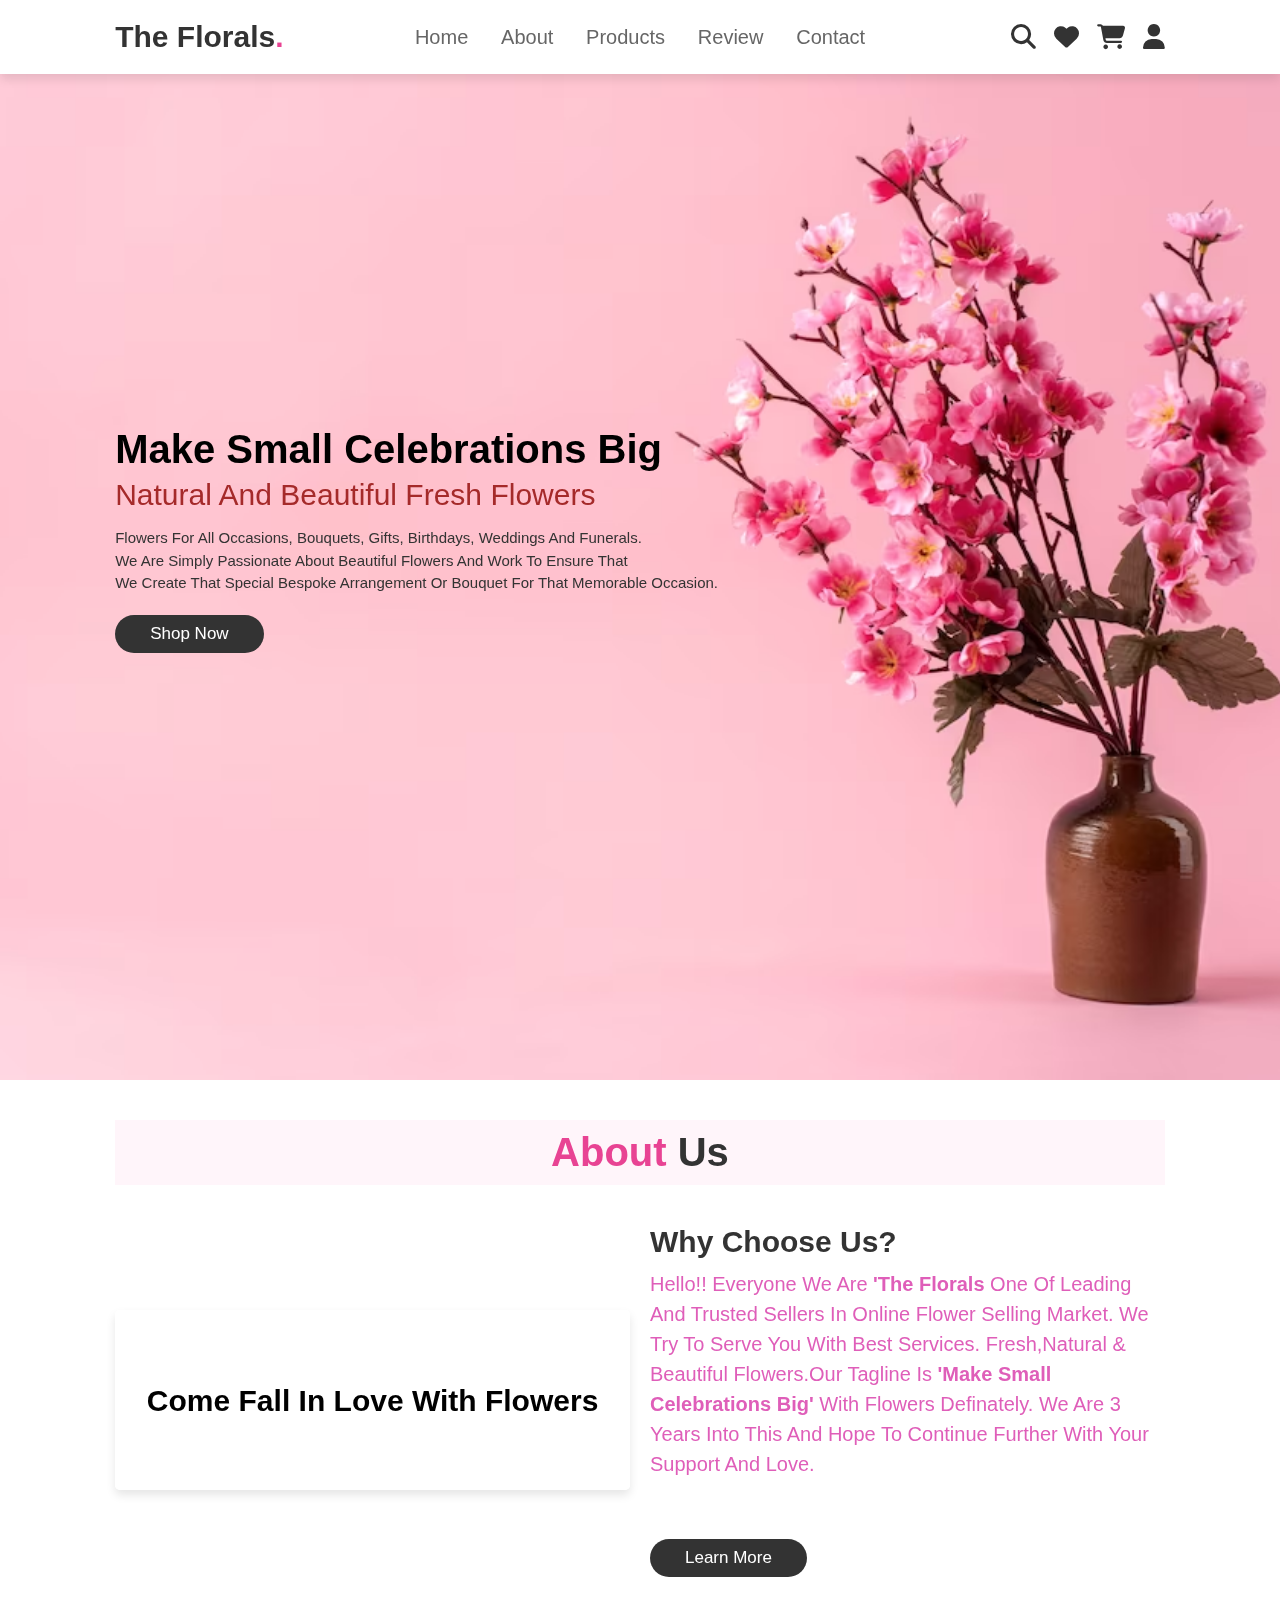
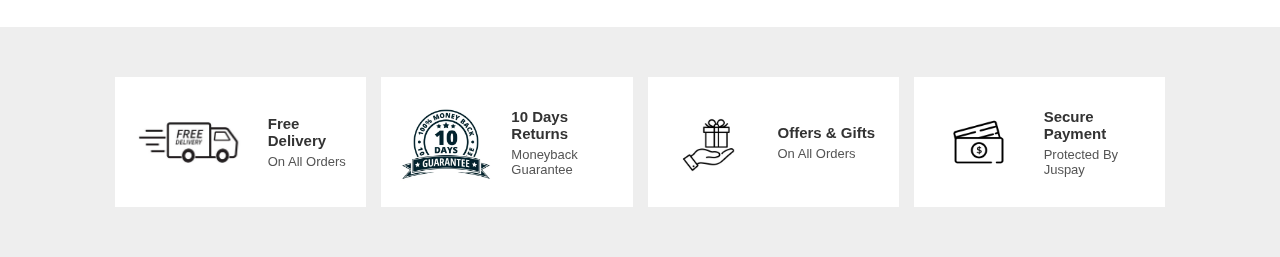
==== index.html @ f38c6cdc "Add files via upload" ====
<!DOCTYPE html>
<html lang="en">
<head>
    <meta charset="UTF-8">
    <meta name="viewport" content="width=device-width, initial-scale=1.0">
    <title>The Florals</title>
    <link rel="stylesheet" href="https://cdnjs.cloudflare.com/ajax/libs/font-awesome/6.4.2/css/all.min.css">
    <link rel="stylesheet" href="style.css">
</head>
<body>

<!--header section starts-->
<header>

    <input type="checkbox" name="" id="toggler">
    <label for="toggler" class="fas fa-bars"></label>

   
    <div class="logo">The Florals<span>.</span></div>

    <nav class="navbar">
     <a href="#home">home</a>
     <a href="#about">about</a>
     <a href="#products">products</a>
     <a href="#review">review</a>
     <a href="#contact">contact</a>
</nav>

<div class="icons">
    <a href="#" class="fas fa-search" id="search-btn"></a>
    <a href="#" class="fas fa-heart"></a>
    <a href="#" class="fas fa-shopping-cart"></a>
    <a href="login.html" class="fas fa-user"></a>
</div>



<div class="search-form">
    <input type="search" id="search-box" placeholder="Search Here">
    <label for="search-box" class="fas fa-search"></label>
</div>



</header>
<!--header section ends-->

<!--home section starts-->

<section class="home" id="home">
    <div class="content">
        <h3>Make Small Celebrations Big </h3>
        <span>natural and beautiful fresh flowers<br></span>
        <p>Flowers for all occasions, bouquets, gifts, birthdays, weddings and funerals.<br>We are simply passionate about beautiful flowers and work to ensure that<br>we create that special bespoke arrangement or bouquet for that memorable occasion.</p>
        <a href="#" class="btn">shop now</a>
    </div>
</section>
<!--home section ends-->

<!-- about section starts -->
<section class="about" id="about">
    <h1 class="heading"><span> about </span> us </h1>
    <div class="row">
        <div class="video-container">
            <video src="vid.mp4" loop autoplay muted></video>
            <h3>Come fall in love with flowers</h3>
        </div>
        <div class="content">
            <h3>why choose us?</h3>
            <p>Hello!! Everyone we are <b>'The Florals</b> one of leading and trusted sellers in online flower selling market.
            We try to serve you with best services. Fresh,Natural & Beautiful Flowers.Our tagline is <b>'Make Small Celebrations Big'</b> with flowers definately. We are 3 years into this and hope to continue further with your support and love.</p>
            <a href="#" class="btn">learn more</a>
        </div>
    </div>
</section>
<!-- about section ends -->

<!--icons section starts-->
<section class="icons-container">
    <div class="icons">
    <img src="icon1.jpg" alt="">
       <div class="info">
        <h3>free delivery</h3>
        <span>on all orders</span>
        </div>
    </div>

    <div class="icons">
    <img src="icon2.jpg" alt="">
        <div class="info">
         <h3>10 days returns</h3>
        <span>moneyback guarantee</span>
        </div>
    </div>


     <div class="icons">
     <img src="icon3.webp" alt="">
        <div class="info">
         <h3>offers & gifts</h3>
        <span>on all orders</span>
       </div>
     </div>
  
    <div class="icons">
    <img src="icon4.png" alt="">
        <div class="info">
          <h3>secure payment</h3>
          <span>protected by juspay</span>
        </div>
    </div>

</section>
<!--icons section ends-->






</body>
</html>
---- style.css ----
:root{
    --pink:#e84393;
}

*{
    margin:0; padding:0;
    box-sizing: border-box;
    font-family: Verdana, Geneva, Tahoma, sans-serif;
    text-decoration: none;
    text-transform: capitalize;
    transition: .2s linear;
}

html{
    font-size: 62.5%;
    scroll-behavior:smooth ;
    scroll-padding-top: 6rem;
    overflow-x: hidden;
}

section{
    padding: 2rem 9%;
}

.heading{
    text-align: center;
    font-size: 4rem;
    color: #333;
    padding: 1rem;
    margin: 2rem 0;
    background: rgba(255,51,153,.05);
}

.heading span{
    color: var(--pink);
}


.btn{
    display: inline-block;
    margin-top: 1rem;
    border-radius: 5rem;
    background: #333;
    color: #fff;
    padding: .9rem 3.5rem;
    cursor: pointer;
    font-size: 1.7rem;
}

.btn:hover{
    background: green;
}

header{
    position: fixed;
    top:0; left:0; right:0;
    background: #fff;
    padding:2rem 9%;
    display: flex;
    align-items: center;
    justify-content: space-between;
    z-index: 1000;
    box-shadow: 0 .5rem 1rem rgba(0,0,0,.1);
}

header .logo{
    
    font-size: 3rem;
    color: #333;
    font-weight: bolder;
}

header .logo span{
    color: var(--pink);
}

header .navbar a{
    font-size: 2rem;
    padding: 0 1.5rem;
    color: #666;
}

header .navbar a:hover{
    color: var(--pink);
    
}

header .icons a{
    cursor:pointer;
    font-size: 2.5rem;
    color: #333;
    margin-left: 1.5rem;
}

header .icons a:hover{
    color: var(--pink);
}

header #toggler{
    display: none;
}

header .fa-bars{
    
    font-size: 3rem;
    color: #333;
    border-radius: .5rem;
    padding: 0.5rem 1.5rem;
    cursor:pointer;
   border: solid rgba(0,0,0,.3);
    display: none;
}

header .search-form{
    position: absolute;
    top: 115%; right: 7%;
    background: #fff;
    width: 50rem;
    height: 5rem;
    display: flex;
    align-items: center;
    transform: scaleY(0);
    transform-origin: top;
}

header .search-form.active{
    transform: scaleY(1);
}

header .search-form input{
    border: none;
    outline: none;
    height: 100%;
    width: 100%;
    font-size: 1.6rem;
    color: var(--black);
    padding: 1rem;
    text-transform: none;
}

header .search-form label{
    cursor: pointer;
    font-size: 2.2rem;
    margin-right: 1.5rem;
    color: var(--black);
}

header .search-form label:hover{
color:green;
}


.home{
    display: flex;
    align-items: center;
    min-height: 120vh;
    background:url(bg4.avif)no-repeat;
    background-size: cover;
    background-position: center;
}



.home.content{
    max-width: 50rem;
    color: #333;
}

.home .content h3{
    font-size: 4.0rem;

}

.home .content span{
    font-size: 3.0rem;
    color: brown;
    padding: 1rem 0;
    line-height: 1.5;
}

.home .content p{
    font-size: 1.5rem;
    color:#333;
    padding: 1rem 0;
    line-height: 1.5;  
}

.about .row{
    display: flex;
    align-items: center;
    gap: 2rem;
    flex-wrap: wrap;
    padding: 2rem 0;
    padding-bottom: 3rem;
}

.about .row .video-container{
    flex:1 1 40rem;
    position: relative;
}

.about .row  .video-container video{
    width:100%;
    border: 1.5rem solid #fff;
    border-radius: .5rem;
    box-shadow: 0 .5rem 1rem rgba(0,0,0,.1);
    object-fit: cover;
}

.about .row .video-container h3{
    position: absolute;
    top: 50%; transform: translateY(-50%);
    font-size: 3rem;
    background: #fff;
    width:100%;
    padding: 1rem 2rem;
    text-align: center;
    mix-blend-mode: screen;
}

 
.about .row .content {
   flex: 1 1 40rem;
   
}


.about .row .content h3 {
    font-size: 3rem;
    color: #333;
 }


.about .row .content p{
   font-size: 2.0rem;
   color: #df5eb9;
   padding: 5rem 0;
   padding-top: 1rem;
   line-height: 1.5;
}

.icons-container{
    background: #eee;
    display: flex;
    flex-wrap: wrap;
    gap: 1.5rem;
    padding-top: 5rem;
    padding-bottom: 5rem;
}

.icons-container .icons{
    background: #fff;
    border: 1rem  rgba(0,0,0.1);
    padding: 2rem;
    display: flex;
    align-items: center;
    flex: 1 1 25rem;
}

.icons-container .icons img{
    height:9rem;
    margin-right: 2rem;
}

.icons-container .icons h3{
    color: #333;
    padding-bottom: .5rem;
    font-size: 1.5rem;
}


.icons-container .icons span{
    color: #555;
    font-size: 1.3rem;
}






/*login page*/

.body{
    display: flex;
    justify-content: center;
    align-items: center;
    min-height: 100vh;
    background: url(bg6.jpg) no-repeat;
    background-size: cover;
    background-position: center;
}
.wrapper{
width: 420px;
background: transparent;
border: 2px solid rgba(255, 255, 255, .2);
backdrop-filter: blur(20px);
box-shadow: 0 0 10px rgba(0, 0, 0, .2);
color:brown;
border-radius: 10px;
padding: 30px 40px;
}
.wrapper h1 {
font-size: 36px;
text-align: center;
}
.wrapper .input-box {
position: relative;
width: 100%;
height: 50px;
margin: 30px 0;
}
.input-box input {
width: 100%;
height: 100%;
background: transparent;
border: none;
outline: none;
border: 2px solid rgba(255, 255, 255, .2);
border-radius: 40px;
font-size: 16px;
color: brown;
padding: 20px 45px 20px 20px;
}
.input-box input::placeholder {
color:brown;
}
.input-box i {
position: absolute;
right: 20px;
top: 50%;
transform: translateY(-50%);
font-size: 20px;
}
.wrapper .remember-forgot {
display: flex;
justify-content: space-between;
font-size: 14.5px;
margin: -15px 0 15px;
}
.remember-forgot label input {
accent-color: brown;
margin-right: 3px;
}
.remember-forgot a {
color: brown;
text-decoration: none;
}
.remember-forgot a:hover {
text-decoration: underline;
}
.wrapper .btn {
width: 100%;
height: 45px;
background: green;
border: none;
outline: none;
border-radius: 40px;
box-shadow: 0 0 10px rgba(0, 0, 0, .1);
cursor: pointer;
font-size: 16px;
color: whitesmoke;
font-weight:600;
}
.wrapper .register-link {
font-size: 14.5px;
text-align: center;
margin: 20px 0 15px;
}
.register-link p a{
color:brown;
text-decoration: none;
}
.register-link p a:hover {
text-decoration: underline;
}

/*login page ends*/



























/* Media Queries*/
 @media(max-width:991px){
    html{
        font-size: 55%;
    }
    header{
        padding: 2rem;
    } 

    section{
        padding: 2rem;
    }

    .home{
        background-position: left;
    }

}

@media(max-width:772px){
    header .fa-bars{
        
        display: block;
    }
    header .navbar{
        position: absolute;
        top: 100%; left: 0; right: 0;
        background: #eee;
        border-top: .1rem solid rgba(0,0,0,.1);
        clip-path: polygon(0 0, 100% 0, 100% 0, 0 0);
    } 

   header #toggler:checked ~ .navbar{
    clip-path: polygon(0 0, 100% 0, 100% 100%, 0 100%);
   }

    header .navbar a{
        margin:1.5rem;
       padding: 1.5rem;
        background: #fff;
        border: 1rem solid rgba(0,0,0,.1);
        display: block;
    }

    .home .content h3{
        font-size: 5rem;

    }


    .home .content span{
        font-size: 2.5rem;
        
    }

    .icons-container .icons h3{
        font-size: 2rem;
    }
    
    
    .icons-container .icons span{
        font-size: 1.7rem;
    }
    


}

@media(max-width:450px){
    html{
        font-size: 50%;
    }
    
    .heading{
        font-size: 3rem;
    }

}
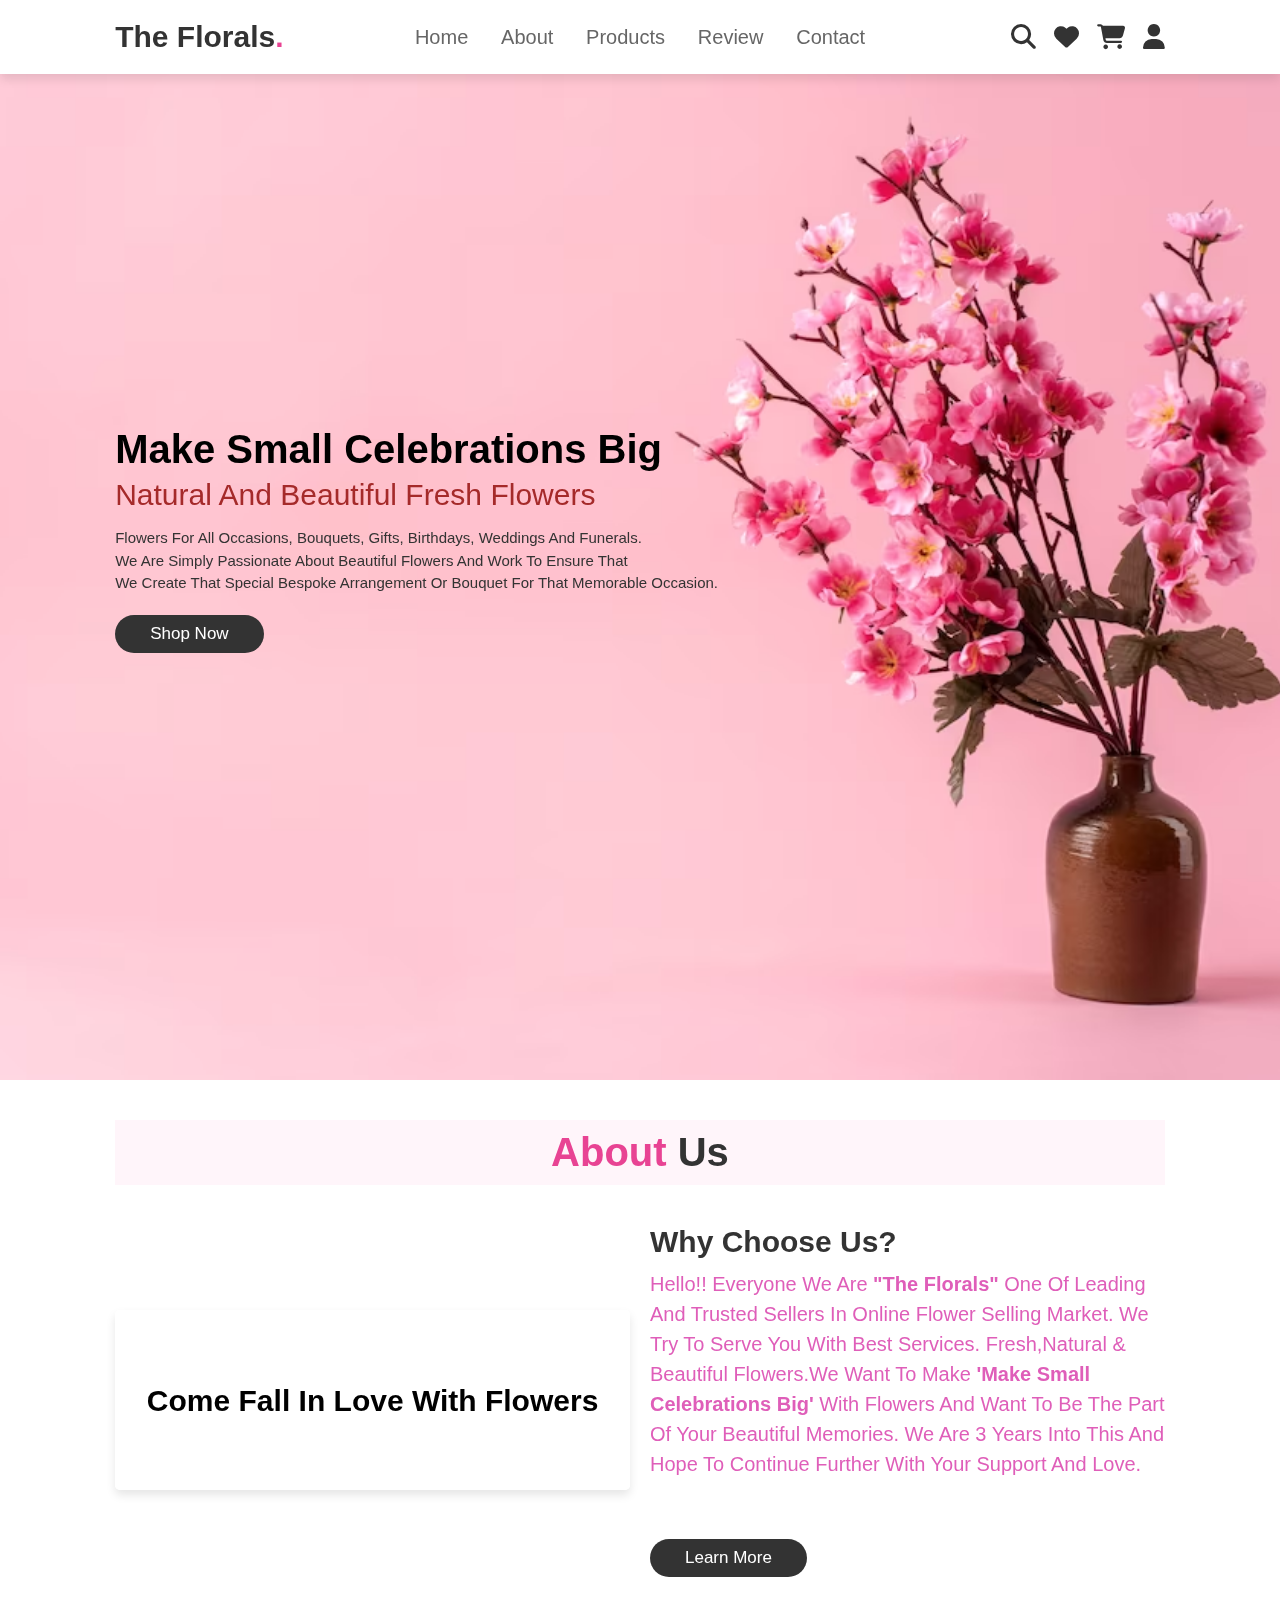
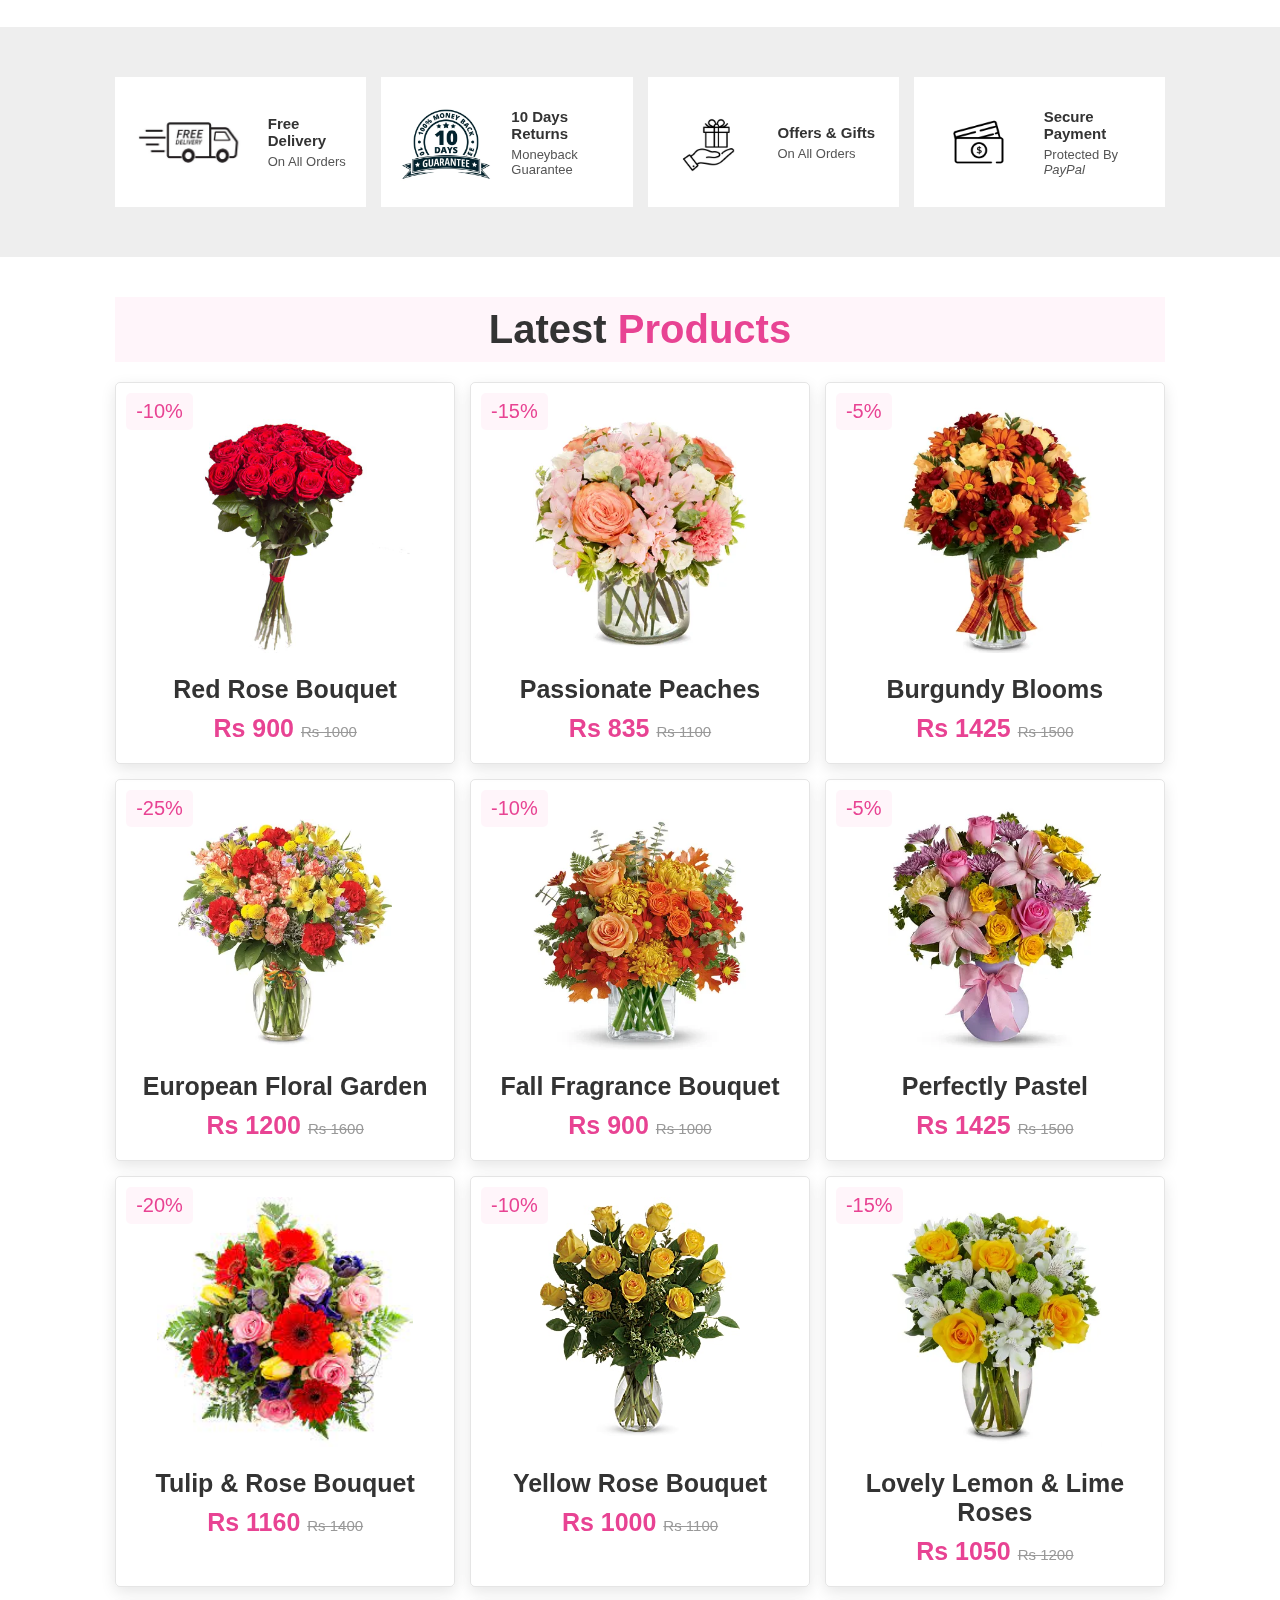
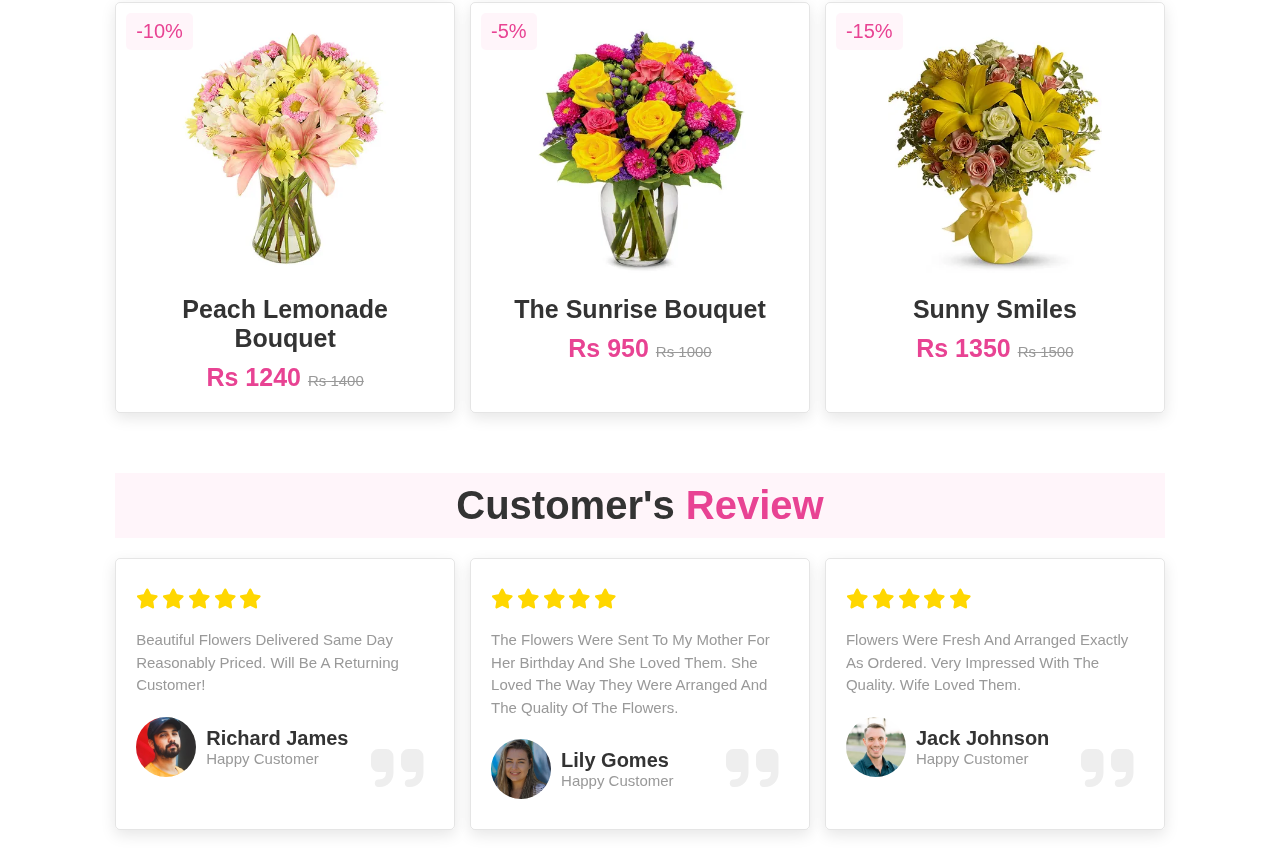
==== commit ad3b23bd: "Update index.html" ====
--- a/index.html
+++ b/index.html
@@ -9,12 +9,12 @@
 </head>
 <body>
 
-<!--header section starts-->
+<!--Header Section Starts-->
 <header>
-
+ 
     <input type="checkbox" name="" id="toggler">
     <label for="toggler" class="fas fa-bars"></label>
-
+  
    
     <div class="logo">The Florals<span>.</span></div>
 
@@ -29,35 +29,80 @@
 <div class="icons">
     <a href="#" class="fas fa-search" id="search-btn"></a>
     <a href="#" class="fas fa-heart"></a>
-    <a href="#" class="fas fa-shopping-cart"></a>
+    <a href="#" class="fas fa-shopping-cart" id="cart-btn"></a>
     <a href="login.html" class="fas fa-user"></a>
 </div>
-
-
 
 <div class="search-form">
     <input type="search" id="search-box" placeholder="Search Here">
     <label for="search-box" class="fas fa-search"></label>
 </div>
 
-
+<div class="cart-items-container">
+    <h1>Shopping Cart</h1>
+    <hr>
+    <div class="cart-item">
+        <span class="fas fa-times" ></span>
+        <img src="cart1.webp" alt="">
+        <div class="content">
+        <h3>Pink Gerbenas</h3>
+        <div class="price">Rs 700/-</div>
+       </div>
+   </div>
+   <hr>
+
+<div class="cart-item">
+    <span class="fas fa-times" ></span>
+    <img src="cart2.webp" alt="">
+    <div class="content">
+    <h3>Yellow Rose</h3>
+    <div class="price">Rs 900/-</div>
+   </div>
+</div>
+<hr>
+
+
+<div class="cart-item">
+    <span class="fas fa-times" ></span>
+    <img src="cart3.jpg" alt="">
+    <div class="content">
+    <h3>Rose Bouquet</h3>
+    <div class="price">Rs 600/-</div>
+   </div>
+</div>
+<hr>
+
+<div class="cart-item">
+    <span class="fas fa-times" ></span>
+    <img src="cart4.jpg" alt="">
+    <div class="content">
+    <h3>Pink Roses</h3>
+    <div class="price">Rs 800/-</div>
+   </div>
+</div>
+<hr>
+<h2>Subtotal = Rs 3000</h2>
+<hr>
+<br>
+<a href="#" class="bttn">Checkout Now</a>
+</div>
 
 </header>
-<!--header section ends-->
-
-<!--home section starts-->
+<!--Header Section Ends-->
+
+<!--Home Section Starts-->
 
 <section class="home" id="home">
     <div class="content">
         <h3>Make Small Celebrations Big </h3>
         <span>natural and beautiful fresh flowers<br></span>
         <p>Flowers for all occasions, bouquets, gifts, birthdays, weddings and funerals.<br>We are simply passionate about beautiful flowers and work to ensure that<br>we create that special bespoke arrangement or bouquet for that memorable occasion.</p>
-        <a href="#" class="btn">shop now</a>
+        <a href="#products" class="btn">shop now</a>
     </div>
 </section>
-<!--home section ends-->
-
-<!-- about section starts -->
+<!--Home Section Ends-->
+
+<!-- About Section Starts -->
 <section class="about" id="about">
     <h1 class="heading"><span> about </span> us </h1>
     <div class="row">
@@ -67,15 +112,15 @@
         </div>
         <div class="content">
             <h3>why choose us?</h3>
-            <p>Hello!! Everyone we are <b>'The Florals</b> one of leading and trusted sellers in online flower selling market.
-            We try to serve you with best services. Fresh,Natural & Beautiful Flowers.Our tagline is <b>'Make Small Celebrations Big'</b> with flowers definately. We are 3 years into this and hope to continue further with your support and love.</p>
+            <p>Hello!! Everyone we are <b>"The Florals"</b> one of leading and trusted sellers in online flower selling market.
+            We try to serve you with best services. Fresh,Natural & Beautiful Flowers.We want to make <b>'Make Small Celebrations Big'</b> with flowers and want to be the part of your beautiful memories. We are 3 years into this and hope to continue further with your support and love.</p>
             <a href="#" class="btn">learn more</a>
         </div>
     </div>
 </section>
-<!-- about section ends -->
-
-<!--icons section starts-->
+<!-- About Section Ends -->
+
+<!--Icons Section Starts-->
 <section class="icons-container">
     <div class="icons">
     <img src="icon1.jpg" alt="">
@@ -106,17 +151,333 @@
     <img src="icon4.png" alt="">
         <div class="info">
           <h3>secure payment</h3>
-          <span>protected by juspay</span>
+          <span>protected by <i>PayPal</i></span>
         </div>
     </div>
 
 </section>
-<!--icons section ends-->
-
-
-
-
-
-
+<!--Icons Section Ends-->
+
+<!--Products Section Starts-->
+<section class="products" id="products">
+<h1 class="heading">latest<span> Products</span></h1>
+<div class="box-container">
+    <div class="box">
+        <span class="discount">-10%</span>
+        <div class="image">
+            <img src="img1.jpg" alt="">
+            <div class="icons">
+                <a href="#" class="fas fa-heart"></a>
+                <a href="#" class="cart-btn">add to cart</a>
+                <a href="#" class="fas fa-share"></a>
+            </div>
+        </div>
+        <div class="content">
+            <h3>Red Rose Bouquet</h3>
+            <div class="price"> Rs 900 <span>Rs 1000</span></div>
+        </div>
+    </div>
+
+    <div class="box">
+        <span class="discount">-15%</span>
+        <div class="image">
+            <img src="img2.webp" alt="">
+            <div class="icons">
+                <a href="#" class="fas fa-heart"></a>
+                <a href="#" class="cart-btn">add to cart</a>
+                <a href="#" class="fas fa-share"></a>
+            </div>
+        </div>
+        <div class="content">
+            <h3>Passionate Peaches</h3>
+            <div class="price"> Rs 835 <span>Rs 1100</span></div>
+        </div>
+    </div>
+
+
+    <div class="box">
+        <span class="discount">-5%</span>
+        <div class="image">
+            <img src="img3.webp" alt="">
+            <div class="icons">
+                <a href="#" class="fas fa-heart"></a>
+                <a href="#" class="cart-btn">add to cart</a>
+                <a href="#" class="fas fa-share"></a>
+            </div>
+        </div>
+        <div class="content">
+            <h3>Burgundy Blooms</h3>
+            <div class="price"> Rs 1425 <span>Rs 1500</span></div>
+        </div>
+    </div>
+
+
+
+    <div class="box">
+        <span class="discount">-25%</span>
+        <div class="image">
+            <img src="img4.webp" alt="">
+            <div class="icons">
+                <a href="#" class="fas fa-heart"></a>
+                <a href="#" class="cart-btn">add to cart</a>
+                <a href="#" class="fas fa-share"></a>
+            </div>
+        </div>
+        <div class="content">
+            <h3>European Floral Garden</h3>
+            <div class="price"> Rs 1200 <span>Rs 1600</span></div>
+        </div>
+    </div>
+
+    <div class="box">
+        <span class="discount">-10%</span>
+        <div class="image">
+            <img src="img5.webp" alt="">
+            <div class="icons">
+                <a href="#" class="fas fa-heart"></a>
+                <a href="#" class="cart-btn">add to cart</a>
+                <a href="#" class="fas fa-share"></a>
+            </div>
+        </div>
+        <div class="content">
+            <h3>Fall Fragrance Bouquet</h3>
+            <div class="price"> Rs 900 <span>Rs 1000</span></div>
+        </div>
+    </div>
+
+
+
+    <div class="box">
+        <span class="discount">-5%</span>
+        <div class="image">
+            <img src="img6.webp" alt="">
+            <div class="icons">
+                <a href="#" class="fas fa-heart"></a>
+                <a href="#" class="cart-btn">add to cart</a>
+                <a href="#" class="fas fa-share"></a>
+            </div>
+        </div>
+        <div class="content">
+            <h3>Perfectly Pastel</h3>
+            <div class="price"> Rs 1425 <span>Rs 1500</span></div>
+        </div>
+    </div>
+
+
+
+    <div class="box">
+        <span class="discount">-20%</span>
+        <div class="image">
+            <img src="img7.jpg" alt="">
+            <div class="icons">
+                <a href="#" class="fas fa-heart"></a>
+                <a href="#" class="cart-btn">add to cart</a>
+                <a href="#" class="fas fa-share"></a>
+            </div>
+        </div>
+        <div class="content">
+            <h3>Tulip & Rose Bouquet</h3>
+            <div class="price"> Rs 1160 <span>Rs 1400</span></div>
+        </div>
+    </div>
+
+
+    <div class="box">
+        <span class="discount">-10%</span>
+        <div class="image">
+            <img src="img8.jpg" alt="">
+            <div class="icons">
+                <a href="#" class="fas fa-heart"></a>
+                <a href="#" class="cart-btn">add to cart</a>
+                <a href="#" class="fas fa-share"></a>
+            </div>
+        </div>
+        <div class="content">
+            <h3>Yellow Rose Bouquet</h3>
+            <div class="price"> Rs 1000 <span>Rs 1100</span></div>
+        </div>
+    </div>
+
+
+
+    <div class="box">
+        <span class="discount">-15%</span>
+        <div class="image">
+            <img src="img9.webp" alt="">
+            <div class="icons">
+                <a href="#" class="fas fa-heart"></a>
+                <a href="#" class="cart-btn">add to cart</a>
+                <a href="#" class="fas fa-share"></a>
+            </div>
+        </div>
+        <div class="content">
+            <h3>Lovely Lemon & Lime Roses</h3>
+            <div class="price"> Rs 1050 <span>Rs 1200</span></div>
+        </div>
+    </div>
+
+
+
+
+    <div class="box">
+        <span class="discount">-10%</span>
+        <div class="image">
+            <img src="img10.webp" alt="">
+            <div class="icons">
+                <a href="#" class="fas fa-heart"></a>
+                <a href="#" class="cart-btn">add to cart</a>
+                <a href="#" class="fas fa-share"></a>
+            </div>
+        </div>
+        <div class="content">
+            <h3>Peach Lemonade Bouquet</h3>
+            <div class="price"> Rs 1240 <span>Rs 1400</span></div>
+        </div>
+    </div>
+
+
+
+
+
+    <div class="box">
+        <span class="discount">-5%</span>
+        <div class="image">
+            <img src="img11.webp" alt="">
+            <div class="icons">
+                <a href="#" class="fas fa-heart"></a>
+                <a href="#" class="cart-btn">add to cart</a>
+                <a href="#" class="fas fa-share"></a>
+            </div>
+        </div>
+        <div class="content">
+            <h3>The Sunrise Bouquet</h3>
+            <div class="price"> Rs 950 <span>Rs 1000</span></div>
+        </div>
+    </div>
+
+
+
+
+
+    <div class="box">
+        <span class="discount">-15%</span>
+        <div class="image">
+            <img src="img12.webp" alt="">
+            <div class="icons">
+                <a href="#" class="fas fa-heart"></a>
+                <a href="#" class="cart-btn">add to cart</a>
+                <a href="#" class="fas fa-share"></a>
+            </div>
+        </div>
+        <div class="content">
+            <h3>Sunny Smiles</h3>
+            <div class="price"> Rs 1350 <span>Rs 1500</span></div>
+        </div>
+    </div>
+
+</div>
+</section>
+<!--Product Eection Ends-->
+
+<!--Review Section Starts-->
+<section class="review" id="review">
+<h1 class="heading">customer's <span>review</span></h1>
+
+<div class="box-container">
+ <div class="box">
+    <div class="stars">
+        <i class="fas fa-star"></i>
+        <i class="fas fa-star"></i>
+        <i class="fas fa-star"></i>
+        <i class="fas fa-star"></i>
+        <i class="fas fa-star"></i>
+    </div>
+    <p>Beautiful flowers delivered same day reasonably priced. Will be a returning customer!</p>
+    <div class="user">
+        <img src="pp1.jpg" alt="">
+        <div class="user-info">
+            <h3>Richard James</h3>
+            <span>Happy Customer</span>
+        </div>
+    </div>
+    <span class="fas fa-quote-right"></span>
+</div>
+
+
+
+<div class="box">
+    <div class="stars">
+        <i class="fas fa-star"></i>
+        <i class="fas fa-star"></i>
+        <i class="fas fa-star"></i>
+        <i class="fas fa-star"></i>
+        <i class="fas fa-star"></i>
+    </div>
+    <p>The flowers were sent to my mother for her birthday and she loved them. She loved the way they were arranged and the quality of the flowers.</p>
+    <div class="user">
+        <img src="pp2.jpg" alt="">
+        <div class="user-info">
+            <h3>Lily Gomes</h3>
+            <span>Happy Customer</span>
+        </div>
+    </div>
+    <span class="fas fa-quote-right"></span>
+</div>
+
+
+
+
+<div class="box">
+    <div class="stars">
+        <i class="fas fa-star"></i>
+        <i class="fas fa-star"></i>
+        <i class="fas fa-star"></i>
+        <i class="fas fa-star"></i>
+        <i class="fas fa-star"></i>
+    </div>
+    <p>Flowers were fresh and arranged exactly as ordered. Very impressed with the quality. Wife loved them.</p>
+    <div class="user">
+        <img src="pp3.jpg" alt="">
+        <div class="user-info">
+            <h3>Jack Johnson</h3>
+            <span>Happy Customer</span>
+        </div>
+    </div>
+    <span class="fas fa-quote-right"></span>
+</div>
+
+
+</div>
+</section>
+
+<!--Review Section Ends-->
+
+<!--Contact Section Starts-->
+
+
+
+
+
+
+
+
+
+
+
+
+
+
+
+
+
+<!--Contact Section Ends-->
+
+
+
+
+
+
+
+<script src="script.js"></script>
 </body>
-</html>+</html>
--- a/style.css
+++ b/style.css
@@ -50,7 +50,7 @@
 .btn:hover{
     background: green;
 }
-
+/* Header Section */
 header{
     position: fixed;
     top:0; left:0; right:0;
@@ -111,12 +111,14 @@
     display: none;
 }
 
+/*Search Bar Section*/
+
 header .search-form{
     position: absolute;
-    top: 115%; right: 7%;
+    top: 115%; right: 10%;
     background: #fff;
-    width: 50rem;
-    height: 5rem;
+    width: 35rem;
+    height: 4rem;
     display: flex;
     align-items: center;
     transform: scaleY(0);
@@ -140,21 +142,133 @@
 
 header .search-form label{
     cursor: pointer;
-    font-size: 2.2rem;
+    font-size: 2.3rem;
+    margin-left: 1.5rem;
     margin-right: 1.5rem;
     color: var(--black);
 }
 
 header .search-form label:hover{
-color:green;
-}
-
-
+color:#fff;
+}
+
+header .search-form label::after{
+height: 100%;
+width: 0%;
+content: '';
+background:rgb(19, 123, 19);
+position: absolute;
+top: 0;
+right: 0;
+z-index: -1;
+transition: 0.3s;
+}
+header .search-form label:hover::after{
+width: 100%;
+}
+
+
+
+
+
+
+/*Cart Section*/
+header .cart-items-container{
+    position: absolute;
+    top: 100%; right: -100%;
+    height: calc(100vh - 9.5rem);
+    width: 35rem;
+    background:whitesmoke;
+    padding: 0 1.5rem;
+}
+
+header .cart-items-container.active{
+    right: 0%;
+}
+header .cart-items-container h1{
+    font-size: 2.5rem;
+    color: var(--black);
+    padding-bottom: 1rem;
+    padding-top: .5rem;
+}
+header .cart-items-container h2{
+    font-size: 2.0rem;
+    color: orangered;
+    padding-bottom: 1rem;
+    padding-top: 1.5rem;
+
+}
+
+.bttn{
+    margin-left: 21%;
+    display: inline-block;
+    margin-top: 1rem;
+    border-radius: 5rem;
+    background: #333;
+    color: #fff;
+    padding: .9rem 3.5rem;
+    cursor: pointer;
+    font-size: 1.7rem;
+}
+
+.bttn:hover{
+    background: green;
+}
+header .cart-items-container .cart-item{
+    position: relative;
+    margin: 2rem 0;
+    display: flex;
+    align-items: center;
+    gap: 1.5em;
+}
+
+header .cart-items-container .cart-item .fa-times{
+    position: absolute;
+    top: 1rem; right: 1rem;
+    font-size: 2rem;
+    cursor: pointer;
+    color: var(--black);
+}
+
+header .cart-items-container .cart-item .fa-times:hover{
+    color: var(--pink);
+}
+
+
+header .cart-items-container .cart-item img{
+    height: 7rem;
+}
+
+header .cart-items-container .cart-item .content h3{
+    font-size: 2rem;
+    color: var(--black);
+    padding-bottom: .5rem;
+}
+
+header .cart-items-container .cart-item .content .price{
+    font-size: 1.5rem;
+    color: orangered;
+}
+
+
+
+
+
+
+
+
+
+
+
+
+
+
+/*Home Section*/
 .home{
     display: flex;
     align-items: center;
     min-height: 120vh;
-    background:url(bg4.avif)no-repeat;
+    background:url(bg.avif)no-repeat;
     background-size: cover;
     background-position: center;
 }
@@ -185,6 +299,8 @@
     line-height: 1.5;  
 }
 
+
+/*About Section*/
 .about .row{
     display: flex;
     align-items: center;
@@ -239,6 +355,8 @@
    line-height: 1.5;
 }
 
+/*Icons Section*/
+
 .icons-container{
     background: #eee;
     display: flex;
@@ -275,18 +393,196 @@
 }
 
 
-
-
-
-
-/*login page*/
-
+/*products Page*/
+.products .box-container{
+    display: flex;
+    flex-wrap: wrap;
+    gap:1.5rem;
+}
+    
+.products .box-container .box{
+  flex: 1 1 30rem;
+  box-shadow: 0  .5rem 1.5rem rgba(0,0,0,.1);
+  border-radius: .5rem;
+  border:.1rem solid rgba(0,0,0,.1); 
+  position: relative;
+}
+
+.products .box-container .box .discount{
+    position: absolute;
+    top: 1rem; left: 1rem;
+    padding:.7rem 1rem;
+    font-size: 2rem;
+    color: var(--pink);
+    background: rgba(255, 51, 153,.05);
+    z-index: 1;
+    border-radius: .5rem;
+}
+
+.products .box-container .box .image{
+    position: relative;
+    text-align: center;
+    padding-top: 2rem;
+    overflow:hidden;
+}
+
+.products .box-container .box .image img{
+    height:25rem;
+}
+
+.products .box-container .box:hover .image img{
+    transform: scale(1.1);
+}
+
+
+.products .box-container .box .image .icons{
+    position: absolute;
+    bottom: -7rem; left: 0; right: 0;
+    display: flex; 
+}
+
+.products .box-container .box:hover .image .icons {
+    bottom: 0;
+}
+
+
+
+.products .box-container .box .image .icons a{
+    height: 5rem;
+    line-height: 5rem;
+    font-size: 2rem;
+    width: 50%;
+    background: var(--pink);
+    color: #fff;
+}
+
+.products .box-container .box .image .icons .cart-btn{
+    border-left: .1rem solid #fff7;
+    border-right: .1rem solid #fff7;
+    width: 100%;
+}
+
+.products .box-container .box .image .icons a:hover{
+    background: #333;
+}
+
+
+.products .box-container .box .content{
+    padding: 2rem;
+    text-align: center;
+}
+
+.products .box-container .box .content h3{
+    font-size: 2.5rem;
+    color: #333;
+}
+
+
+.products .box-container .box .content .price{
+    font-size: 2.5rem;
+    color:var(--pink);
+    font-weight: bolder;
+    padding-top: 1rem;
+}
+
+
+.products .box-container .box .content span{
+    font-size: 1.5rem;
+    color:#999;
+    font-weight: lighter;
+   text-decoration: line-through;
+}
+
+
+/*Review Section*/
+.review .box-container{
+    display: flex;
+    flex-wrap: wrap;
+    gap: 1.5rem;
+}
+
+.review .box-container .box{
+    flex: 1 1 30rem;
+    box-shadow: 0  .5rem 1.5rem rgba(0, 0, 0, .1);
+    border-radius: .5rem;
+    padding: 3rem 2rem;
+    position: relative;
+    border: .1rem solid rgba(0, 0, 0, .1);
+}
+
+
+.review .box-container  .box  .fa-quote-right{
+position: absolute;
+bottom: 3rem; right: 3rem;
+font-size: 6rem;
+color: #eee;
+}
+
+.review .box-container  .box  .stars i{
+    color: gold;
+    font-size: 2rem;
+}
+
+
+.review .box-container  .box  p{
+    color: #999;
+    font-size: 1.5rem;
+    line-height: 1.5;
+    padding-top: 2rem;
+}
+
+
+.review .box-container  .box  .user{
+    display: flex;
+    align-items: center;
+    padding-top: 2rem;
+}
+
+.review .box-container  .box  .user img{
+    height: 6rem;
+    width: 6rem;
+    border-radius: 50%;
+    object-fit: cover;
+    margin-right: 1rem;
+}
+.review .box-container  .box  .user h3{
+    font-size: 2rem;
+    color: #333;
+}
+
+
+.review .box-container  .box  .user span{
+    font-size: 1.5rem;
+    color: #999;
+}
+
+
+
+
+
+
+
+
+
+
+
+
+
+
+
+
+
+
+
+
+
+/*Login Page*/
 .body{
     display: flex;
     justify-content: center;
     align-items: center;
     min-height: 100vh;
-    background: url(bg6.jpg) no-repeat;
+    background: url(bg2.jpg) no-repeat;
     background-size: cover;
     background-position: center;
 }
@@ -374,7 +670,6 @@
 .register-link p a:hover {
 text-decoration: underline;
 }
-
 /*login page ends*/
 
 
@@ -447,6 +742,12 @@
         display: block;
     }
 
+   header .search-form{
+    width: 60%;
+    right: 2rem;
+   }
+
+
     .home .content h3{
         font-size: 5rem;
 
@@ -480,34 +781,62 @@
         font-size: 3rem;
     }
 
-}
-
-
-
-
-
-
-
-
-
-
-
-
-
-
-
-
-
-
-
-
-
-
-
-
-
-
-
-
-
-
+    .home{
+      
+        background:url(bg3.jpg);
+        
+    }
+    
+.home .content span{
+    font-size: 3.0rem;
+    font-weight: bold;
+    color:rgb(36, 22, 116);
+    padding: 1rem 0;
+    line-height: 1.5;
+}
+    
+.home .content p{
+    font-size: 1.5rem;
+    font-weight: bold;
+    color: rgb(46, 67, 6);
+    padding: 1rem 0;
+    line-height: 1.5;  
+}
+    header .search-form{
+        width: 40%;
+        right: 2rem;
+       }
+
+
+
+}
+
+
+
+
+
+
+
+
+
+
+
+
+
+
+
+
+
+
+
+
+
+
+
+
+
+
+
+
+
+
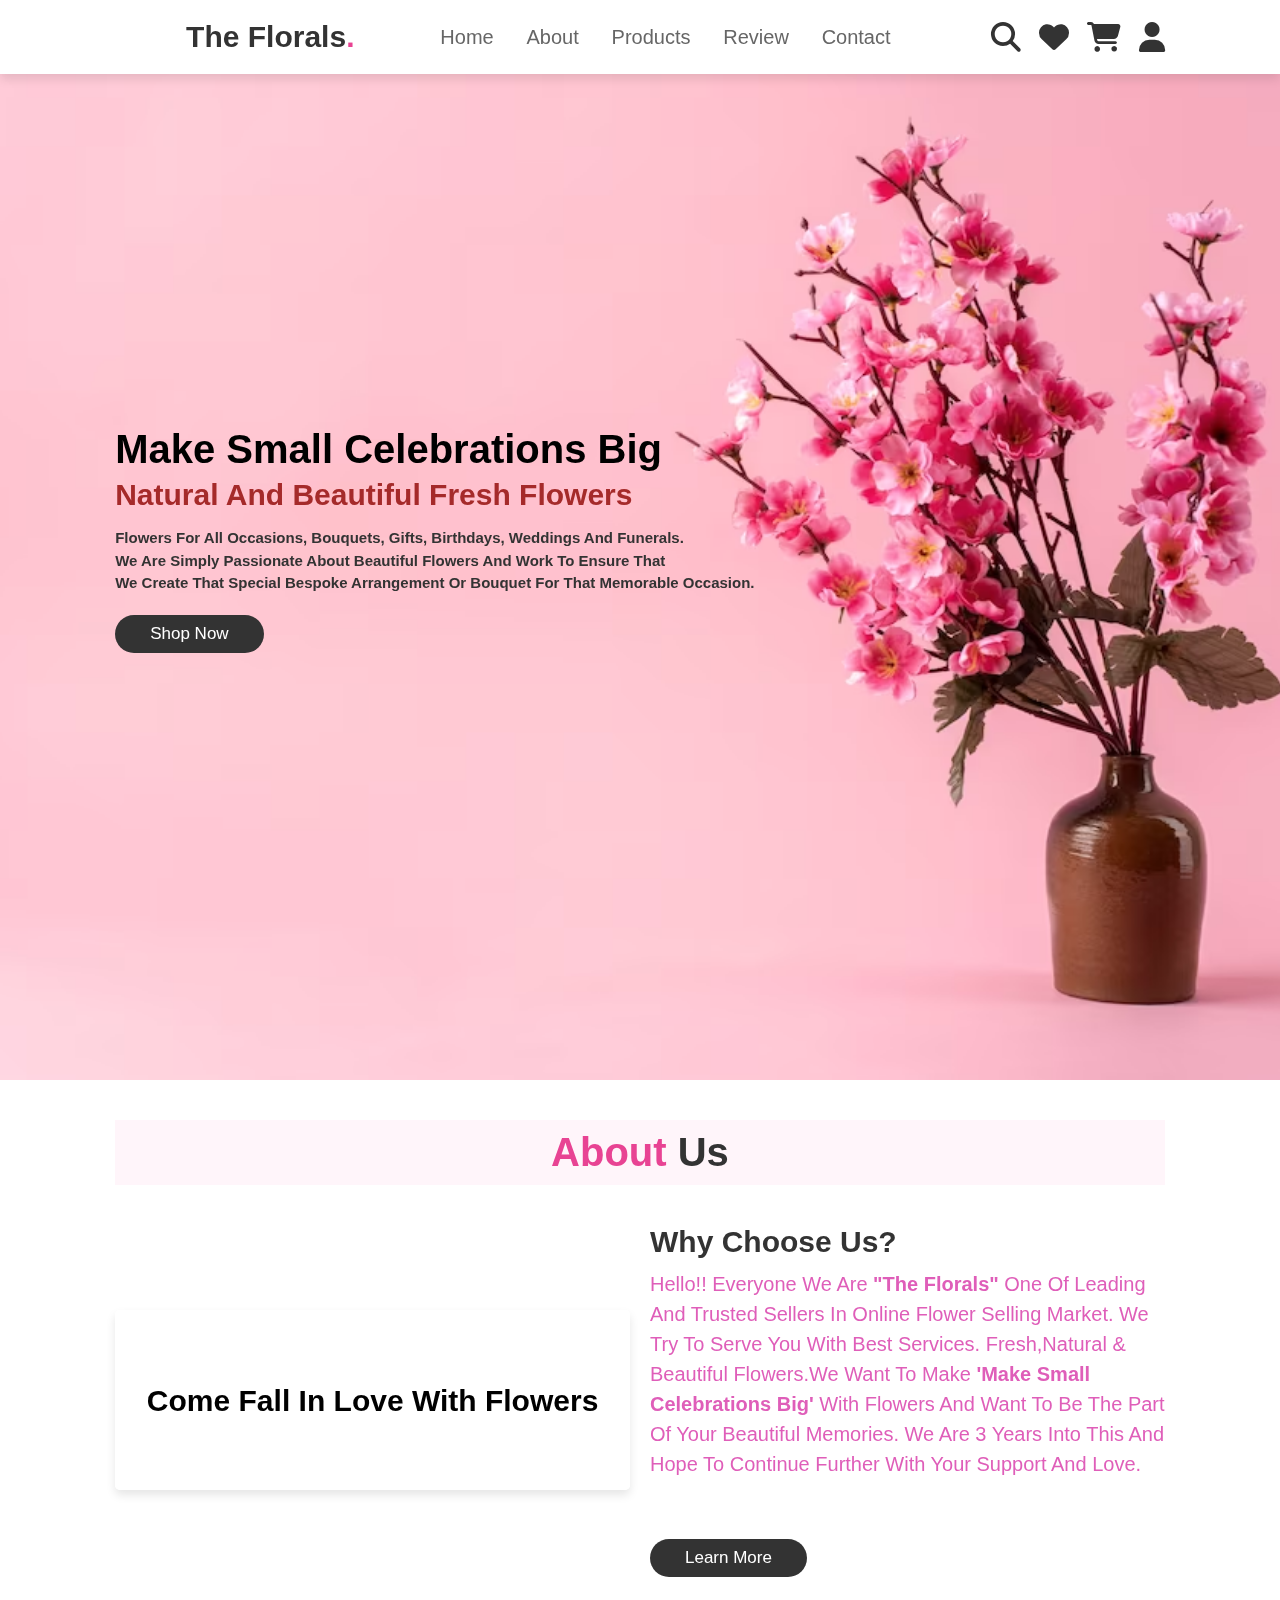
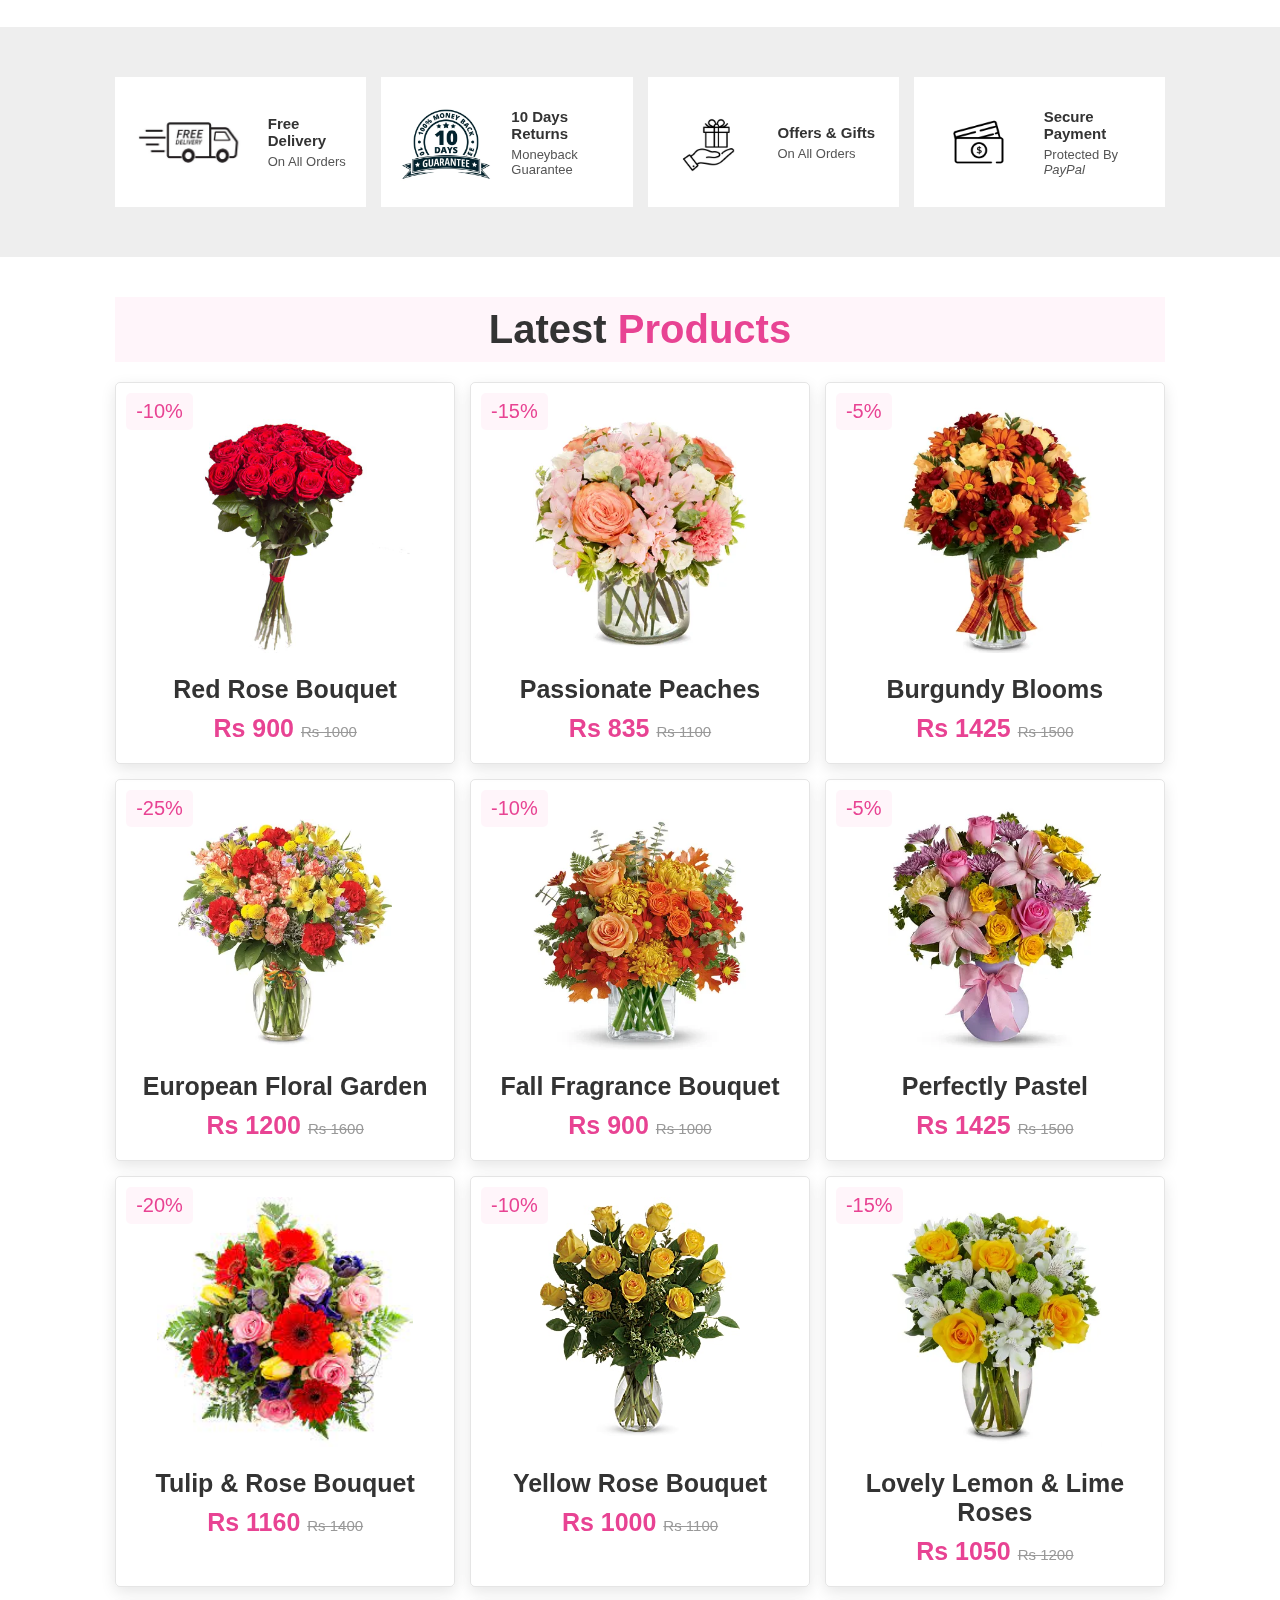
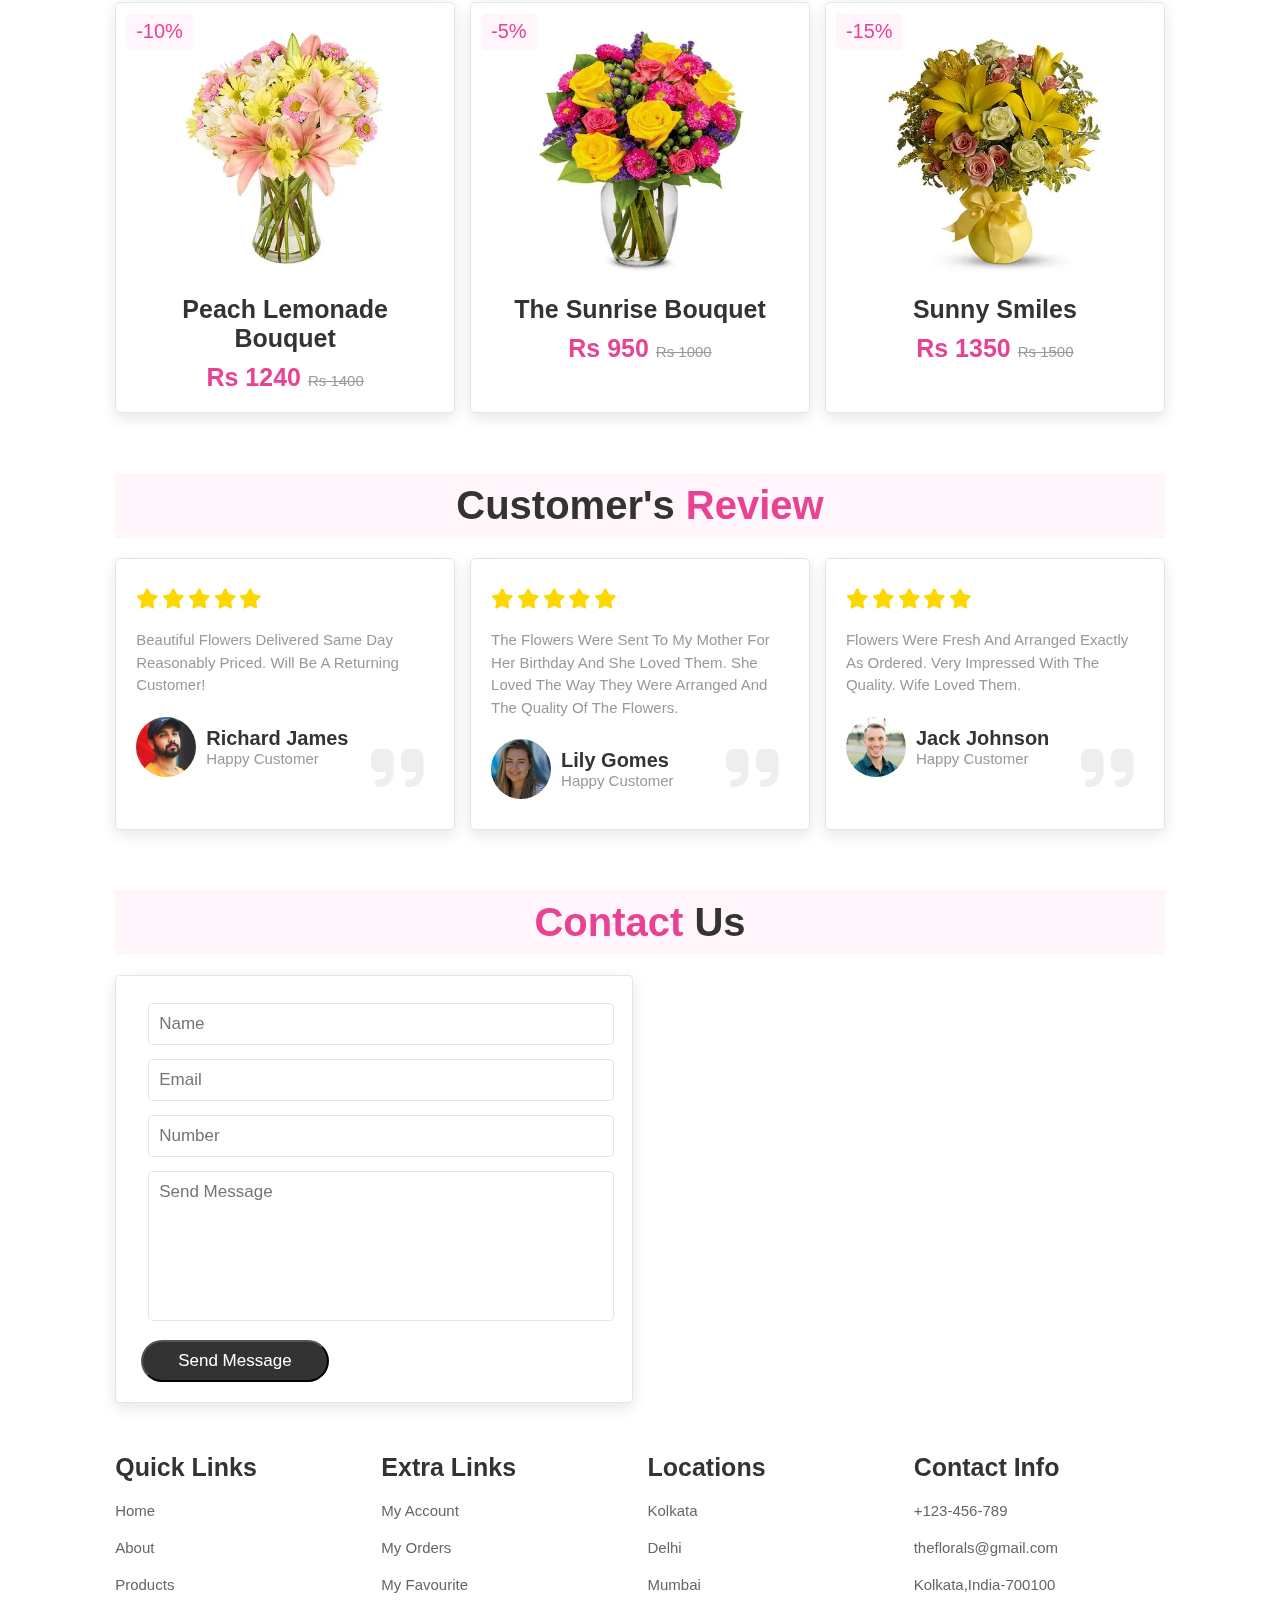
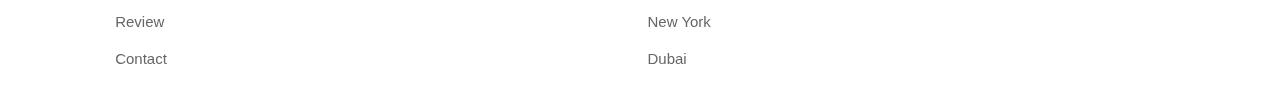
==== commit adcfd3fb: "Update index.html" ====
--- a/index.html
+++ b/index.html
@@ -4,17 +4,25 @@
     <meta charset="UTF-8">
     <meta name="viewport" content="width=device-width, initial-scale=1.0">
     <title>The Florals</title>
+
+    <!-- 
+    - favicon
+  -->
+  <link rel="shortcut icon" href="favicon1.png" type="image/svg+xml">
+    
+    
     <link rel="stylesheet" href="https://cdnjs.cloudflare.com/ajax/libs/font-awesome/6.4.2/css/all.min.css">
     <link rel="stylesheet" href="style.css">
+  
 </head>
 <body>
 
 <!--Header Section Starts-->
 <header>
  
-    <input type="checkbox" name="" id="toggler">
-    <label for="toggler" class="fas fa-bars"></label>
-  
+    <div class="hamburger">
+        <div class="fas fa-bars" id="menu-btn"></div>
+    </div>
    
     <div class="logo">The Florals<span>.</span></div>
 
@@ -454,28 +462,68 @@
 
 <!--Contact Section Starts-->
 
-
-
-
-
-
-
-
-
-
-
-
-
-
-
-
+<section class="contact" id="contact">
+<h1 class="heading"><span> contact </span> us </h1>
+<div class="row">
+
+<form action="">
+<input type="text" placeholder="Name" class="box">
+<input type="email" placeholder="Email" class="box">
+<input type="number" placeholder="Number" class="box">
+<textarea name="" class="box" placeholder="Send Message" id="" cols="30" rows="10"></textarea>
+<input type="submit" value="Send Message" class="btn">
+</form>
+
+<div class="image">
+    <img src="contact.png" alt="">
+</div>
+
+
+
+</div>
+</section>
 
 <!--Contact Section Ends-->
 
-
-
-
-
+<!--Footer SEction Starts-->
+
+<section class="footer">
+     
+<div class="box-container">
+     <div class="box">
+        <h3>Quick Links</h3>
+            <a href="#home">Home</a>
+            <a href="#about">About</a>
+            <a href="#products">Products</a>
+            <a href="#review">Review</a>
+           <a href="#contact">Contact</a>
+        </div>
+    
+        <div class="box">
+            <h3>Extra Links</h3>
+                <a href="#">My Account</a>
+                <a href="#">My Orders</a>
+                <a href="#">My Favourite</a>
+            </div>
+
+        <div class="box">
+            <h3>Locations</h3>
+                <a href="#">Kolkata</a>
+                <a href="#">Delhi</a>
+                <a href="#">Mumbai</a>
+               <a href="#">New York</a>
+               <a href="#">Dubai</a>
+        </div>
+
+        <div class="box">
+            <h3>Contact Info</h3>
+               <a href="#">+123-456-789</a>
+               <a href="#"> theflorals@gmail.com</a>
+                <a href="#">Kolkata,India-700100</a>
+                <img src="pay.png" alt="">
+        </div> 
+    </div>
+</section>
 
 
 <script src="script.js"></script>
--- a/style.css
+++ b/style.css
@@ -82,12 +82,12 @@
 
 header .navbar a:hover{
     color: var(--pink);
-    
+   
 }
 
 header .icons a{
     cursor:pointer;
-    font-size: 2.5rem;
+    font-size: 3.0rem;
     color: #333;
     margin-left: 1.5rem;
 }
@@ -96,22 +96,25 @@
     color: var(--pink);
 }
 
-header #toggler{
-    display: none;
-}
+#menu-btn{
+ display: none;
+}
+
 
 header .fa-bars{
     
     font-size: 3rem;
     color: #333;
     border-radius: .5rem;
-    padding: 0.5rem 1.5rem;
+    padding: 0.5rem 0.5rem;
     cursor:pointer;
-   border: solid rgba(0,0,0,.3);
     display: none;
 }
 
-/*Search Bar Section*/
+/*Header Section Ends*/
+
+
+/*Search Bar Section Starts*/
 
 header .search-form{
     position: absolute;
@@ -167,7 +170,7 @@
 width: 100%;
 }
 
-
+/*Search Bar Section Ends*/
 
 
 
@@ -250,20 +253,13 @@
     color: orangered;
 }
 
-
-
-
-
-
-
-
-
-
-
-
-
-
-/*Home Section*/
+/*Cart Section Ends*/
+
+
+
+
+
+/*Home Section Starts*/
 .home{
     display: flex;
     align-items: center;
@@ -287,6 +283,7 @@
 
 .home .content span{
     font-size: 3.0rem;
+    font-weight: bold;
     color: brown;
     padding: 1rem 0;
     line-height: 1.5;
@@ -294,13 +291,16 @@
 
 .home .content p{
     font-size: 1.5rem;
+    font-weight: bold;
     color:#333;
     padding: 1rem 0;
     line-height: 1.5;  
 }
-
-
-/*About Section*/
+/*Home Section Ends*/
+
+
+
+/*About Section Starts*/
 .about .row{
     display: flex;
     align-items: center;
@@ -355,7 +355,7 @@
    line-height: 1.5;
 }
 
-/*Icons Section*/
+/*Icons Section Starts*/
 
 .icons-container{
     background: #eee;
@@ -392,8 +392,9 @@
     font-size: 1.3rem;
 }
 
-
-/*products Page*/
+/*Icons Section Ends*/
+
+/*Products Section Starts*/
 .products .box-container{
     display: flex;
     flex-wrap: wrap;
@@ -493,8 +494,10 @@
    text-decoration: line-through;
 }
 
-
-/*Review Section*/
+/*Products Section Ends*/
+
+
+/*Review Section Starts*/
 .review .box-container{
     display: flex;
     flex-wrap: wrap;
@@ -555,28 +558,106 @@
     font-size: 1.5rem;
     color: #999;
 }
-
-
-
-
-
-
-
-
-
-
-
-
-
-
-
-
-
-
-
-
-
-/*Login Page*/
+/*Review Section Ends*/
+
+
+
+
+/*Contact Section Starts*/
+.contact .row{
+    display: flex;
+    flex-wrap: wrap-reverse;
+    gap: 1.5rem;
+    align-items: center;
+}
+
+.contact .row form{
+    flex: 1 1 40rem;
+    padding: 2rem 2.5rem;
+    box-shadow:0  .5rem  1.5rem  rgba(0, 0, 0,.1);
+    border: .1rem solid rgba(0, 0, 0,.1);
+    background: #fff;
+    border-radius: .5rem;
+}
+
+.contact .row .image{
+    flex:1 1 40rem;
+}
+
+.contact .row .image img{
+  width: 100%;
+}
+
+
+.contact .row form .box{
+    padding: 1rem;
+    font-size: 1.7rem;
+    color: #333;
+    text-transform: none;
+    border: .1rem solid rgba(0, 0, 0,.1);
+    border-radius: .5rem;
+    margin: .7rem;
+    width: 100%;
+}
+
+
+.contact .row form .box:focus{
+    border-color: var(--pink);
+}
+
+
+.contact .row form textarea{
+    height: 15rem;
+    resize: none;
+}
+
+/*Contact Section Ends*/
+
+
+/*Footer Section*/
+.footer .box-container{
+    display: flex;
+    flex-wrap: wrap;
+    gap: 1.5rem;
+}
+
+.footer .box-container .box{
+    flex:1  1  25rem;
+}
+
+
+.footer .box-container .box h3{
+    color: #333;
+    font-size: 2.5rem;
+    padding: 1rem 0;
+}
+
+.footer .box-container .box a{
+    text-transform: none;
+    display: block;
+    color: #666;
+    font-size: 1.5rem;
+    padding: 1rem 0;
+}
+
+
+.footer .box-container .box a:hover{
+    color:var(--pink);
+}
+
+
+.footer .box-container .box img{
+    margin-top: 1rem;
+    width: 50%;
+
+}
+
+/*Footer Section Ends*/
+
+
+
+
+/*Login Page Starts*/
 .body{
     display: flex;
     justify-content: center;
@@ -670,17 +751,7 @@
 .register-link p a:hover {
 text-decoration: underline;
 }
-/*login page ends*/
-
-
-
-
-
-
-
-
-
-
+/*Login Page Ends*/
 
 
 
@@ -718,28 +789,30 @@
 }
 
 @media(max-width:772px){
-    header .fa-bars{
+    #menu-btn{
         
-        display: block;
+        display: inline-block;
     }
     header .navbar{
         position: absolute;
-        top: 100%; left: 0; right: 0;
+        top: 100%; left: 0; right: 0; 
         background: #eee;
-        border-top: .1rem solid rgba(0,0,0,.1);
+       border-left: .1rem solid rgba(0,0,0,.1);
         clip-path: polygon(0 0, 100% 0, 100% 0, 0 0);
     } 
-
-   header #toggler:checked ~ .navbar{
-    clip-path: polygon(0 0, 100% 0, 100% 100%, 0 100%);
-   }
+     
+    header .navbar.active{
+        clip-path: polygon(0 0, 100% 0, 100% 100%, 0 100%);
+    }
 
     header .navbar a{
-        margin:1.5rem;
+       color: var(--black);
+       display: block;
+       margin: 1.5rem;
        padding: 1.5rem;
-        background: #fff;
-        border: 1rem solid rgba(0,0,0,.1);
-        display: block;
+       background: #fff;
+       border: 1rem solid rgba(0,0,0,.1); ;
+       font-size: 2rem;
     }
 
    header .search-form{
@@ -783,22 +856,22 @@
 
     .home{
       
-        background:url(bg3.jpg);
+        background:url(bg3.jpg)no-repeat;
         
     }
     
 .home .content span{
     font-size: 3.0rem;
     font-weight: bold;
-    color:rgb(36, 22, 116);
+    color:brown;
     padding: 1rem 0;
     line-height: 1.5;
 }
     
 .home .content p{
-    font-size: 1.5rem;
+    font-size: 2.0rem;
     font-weight: bold;
-    color: rgb(46, 67, 6);
+    color:peru;
     padding: 1rem 0;
     line-height: 1.5;  
 }
@@ -811,32 +884,4 @@
 
 }
 
-
-
-
-
-
-
-
-
-
-
-
-
-
-
-
-
-
-
-
-
-
-
-
-
-
-
-
-
-
+/*Media Queries End*/
